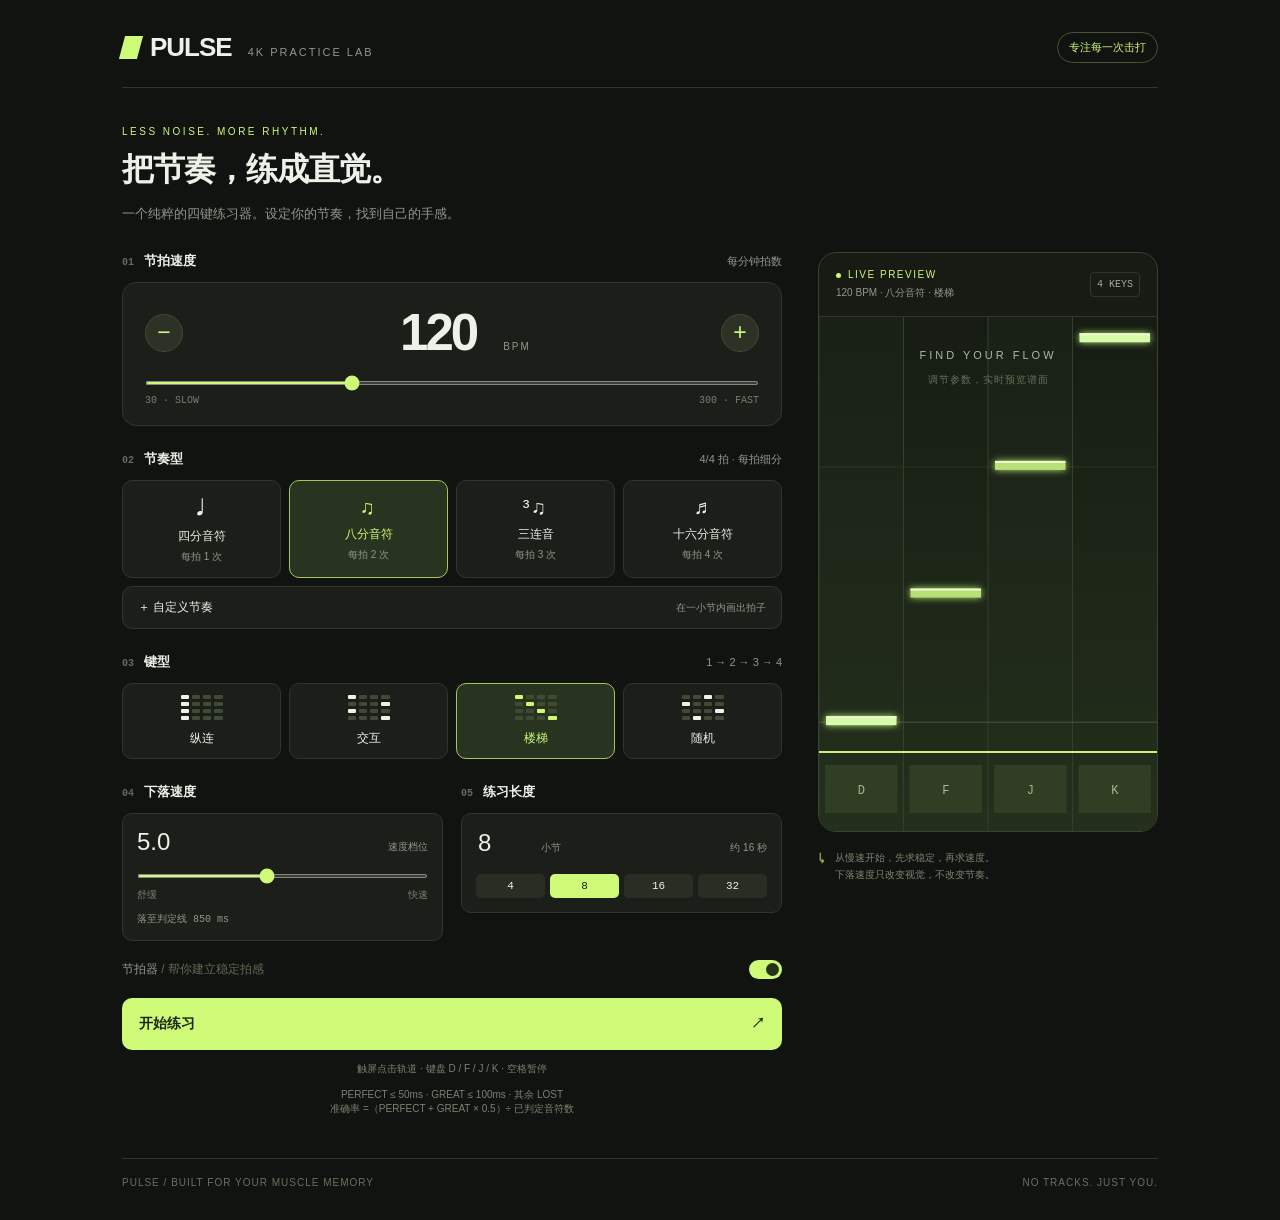
==== xhs-dist/index.html @ ab6c4906 "Publish PULSE rhythm practice game with documentation and Xiaohongshu package" ====
<!doctype html>
<html lang="zh-CN"><head><meta charset="UTF-8"><meta name="viewport" content="width=device-width,initial-scale=1,viewport-fit=cover"><meta name="theme-color" content="#111310"><title>PULSE · 四键节奏练习器</title><link rel="stylesheet" href="./style.css"></head><body><main class="app"><header><div class="brand"><i></i>PULSE<span>4K PRACTICE LAB</span></div><div class="tag">专注每一次击打</div></header><section class="intro"><div class="eyebrow">LESS NOISE. MORE RHYTHM.</div><h1>把节奏，练成直觉。</h1><p>一个纯粹的四键练习器。设定你的节奏，找到自己的手感。</p></section><div class="layout"><section class="settings"><div class="section"><div class="section-label"><span><span class="num">01</span>节拍速度</span><small>每分钟拍数</small></div><div class="tempo"><div class="tempo-top"><button class="step" id="minus" aria-label="降低 BPM">−</button><div class="tempo-value"><input id="bpm" type="number" min="30" max="300" value="120" aria-label="BPM"><small>BPM</small></div><button class="step" id="plus" aria-label="提高 BPM">+</button></div><input id="bpmRange" class="range" type="range" min="30" max="300" value="120" aria-label="节拍速度"><div class="range-labels"><span>30 · SLOW</span><span>300 · FAST</span></div></div></div><div class="section"><div class="section-label"><span><span class="num">02</span>节奏型</span><small>4/4 拍 · 每拍细分</small></div><div class="choices" id="rhythms"><button class="choice" data-value="1"><span class="symbol">♩</span>四分音符<small>每拍 1 次</small></button><button class="choice active" data-value="2"><span class="symbol">♫</span>八分音符<small>每拍 2 次</small></button><button class="choice" data-value="3"><span class="symbol">³♫</span>三连音<small>每拍 3 次</small></button><button class="choice" data-value="4"><span class="symbol">♬</span>十六分音符<small>每拍 4 次</small></button><button class="choice custom-choice" data-value="custom"><span>＋ 自定义节奏</span><small>在一小节内画出拍子</small></button></div><div id="rhythmEditor" class="rhythm-editor" hidden><div class="editor-top"><strong>画出你的一小节</strong><span id="precisionSummary">4 拍 × 4 格</span></div><div class="choices" id="precisionModes" style="grid-template-columns:1fr 1fr;margin-bottom:14px"><button class="choice" data-value="4">1/16 精度<small>每拍 4 格</small></button><button class="choice" data-value="3">1/12 精度<small>每拍 3 格 · 三连音</small></button></div><div id="beatGrid" aria-label="一小节节奏编辑器"></div><div class="editor-actions"><button id="quarterFill">每拍一下</button><button id="fillRhythm">全部点亮</button><button id="clearRhythm">清空</button></div><p class="editor-note" id="rhythmStatus" aria-live="polite"></p><p class="editor-note">每行是一拍，格子把这一拍等分；① 是这一拍的起点。从上往下、从左往右播放。点击或拖动点亮／擦除；留空即休止，整小节循环。</p></div></div><div class="section"><div class="section-label"><span><span class="num">03</span>键型</span><small id="patternHint">1 → 2 → 3 → 4</small></div><div class="choices patterns" id="patterns"></div><div id="laneOptions" hidden style="margin-top:12px"><div class="choices" id="laneModes" style="grid-template-columns:1fr 1fr"><button class="choice" data-value="fixed" id="fixedLaneMode">一直单轨</button><button class="choice" data-value="bar">每个小节换轨</button></div><p class="editor-note" id="laneModeHint"></p></div></div><div class="double"><div><div class="section-label"><span><span class="num">04</span>下落速度</span></div><div class="control-card"><div class="control-value"><span id="speedValue">5.0</span><small>速度档位</small></div><input id="speed" class="range" type="range" min="1" max="10" step="0.5" value="5" aria-label="下落速度"><div class="range-labels"><span>舒缓</span><span>快速</span></div><div class="speed-time" id="travelTime"></div></div></div><div><div class="section-label"><span><span class="num">05</span>练习长度</span></div><div class="control-card"><div class="control-value"><span><input id="barsValue" type="number" min="1" max="128" value="8" aria-label="练习小节数" style="width:58px;background:transparent;border:0;color:inherit;font:inherit"> <small>小节</small></span><small id="duration">约 16 秒</small></div><div class="measures" id="bars"><button data-value="4">4</button><button class="active" data-value="8">8</button><button data-value="16">16</button><button data-value="32">32</button></div></div></div></div><div class="toggle-row"><span>节拍器 <span style="color:#5f6c54">/ 帮你建立稳定拍感</span></span><button id="metronome" class="switch" role="switch" aria-label="节拍器" aria-checked="true"></button></div><button id="start" class="start"><span>开始练习</span><span>↗</span></button><p class="hint">触屏点击轨道 · 键盘 D / F / J / K · 空格暂停</p><p class="hint">PERFECT ≤ 50ms · GREAT ≤ 100ms · 其余 LOST<br>准确率 =（PERFECT + GREAT × 0.5）÷ 已判定音符数</p></section><aside class="preview"><div class="preview-shell"><div class="preview-head"><div><div class="live">LIVE PREVIEW</div><div class="preview-sub" id="previewSummary">120 BPM · 八分音符 · 楼梯</div></div><span class="mini-badge">4 KEYS</span></div><div class="stage"><canvas id="previewCanvas" aria-label="四轨下落谱面预览"></canvas><div class="stage-caption"><strong>FIND YOUR FLOW</strong><p>调节参数，实时预览谱面</p></div></div></div><div class="preview-foot"><span>↳</span><div>从慢速开始，先求稳定，再求速度。<br>下落速度只改变视觉，不改变节奏。</div></div></aside></div><footer class="footer"><span>PULSE / BUILT FOR YOUR MUSCLE MEMORY</span><span>NO TRACKS. JUST YOU.</span></footer></main><section class="game" id="game"><div class="gamebar"><span class="brand">PULSE</span><span id="gameInfo" style="font-size:11px;color:var(--muted)"></span><button id="pause">暂停 Ⅱ</button></div><div class="stats"><div><small>ACCURACY</small><span id="accuracy">100.0%</span></div><div><small>COMBO</small><span id="combo">0</span></div><div><small>BAR</small><span id="barNow">1 / 8</span></div></div><p id="audioStatus" class="hint" hidden></p><div class="progress"><div id="progress"></div></div><div class="stage" id="playStage"><canvas id="gameCanvas" aria-label="练习轨道，依次对应 D F J K"></canvas><div class="judgment" id="judgment"></div></div><div class="overlay" id="overlay" hidden><div id="overlayContent"></div></div></section><script src="./app.js"></script></body></html>
---- xhs-dist/style.css ----
:root{--bg:#111310;--card:#1b1e19;--line:#30362b;--lime:#cefa77;--muted:#909889;--text:#eef1e8}*{box-sizing:border-box}body{margin:0;background:var(--bg);color:var(--text);font-family:Inter,-apple-system,BlinkMacSystemFont,'Segoe UI',sans-serif}button,input{font:inherit}button{cursor:pointer;color:inherit;border:0}button:focus,input:focus{outline:2px solid var(--lime);outline-offset:4px}button:disabled{opacity:.4;cursor:default}.app{max-width:1120px;margin:auto;padding:32px 42px}header{display:flex;align-items:center;justify-content:space-between;border-bottom:1px solid var(--line);padding-bottom:24px}.brand{font-weight:850;font-size:26px;letter-spacing:-1px}.brand i{display:inline-block;width:18px;height:23px;background:var(--lime);transform:skew(-15deg);margin-right:10px;vertical-align:-3px}.brand span{font-size:11px;letter-spacing:2px;font-weight:500;color:var(--muted);margin-left:16px}.tag{font-size:11px;color:var(--lime);border:1px solid #455532;padding:7px 11px;border-radius:30px}.intro{margin:38px 0 27px}.eyebrow{color:var(--lime);font-size:10px;letter-spacing:2.5px}.intro h1{font-size:32px;letter-spacing:-1px;margin:11px 0}.intro p{font-size:13px;color:var(--muted);line-height:1.7;margin:0}.layout{display:grid;grid-template-columns:1fr 340px;grid-gap:36px}.section{margin-bottom:24px}.section-label{display:flex;justify-content:space-between;align-items:center;margin-bottom:12px;font-size:13px;font-weight:650}.section-label small{color:var(--muted);font-size:11px;font-weight:400}.num{color:#626c5b;font-size:10px;margin-right:10px;font-family:monospace}.tempo{border:1px solid var(--line);border-radius:14px;padding:19px 22px;background:var(--card)}.tempo-top{display:flex;align-items:center;justify-content:space-between}.step{width:38px;height:38px;background:#2c3226;border:1px solid #404b34;border-radius:50%;font-size:23px;color:var(--lime)}.tempo-value{text-align:center}.tempo-value input{background:none;border:0;color:var(--text);width:130px;text-align:center;font-size:51px;letter-spacing:-3px;font-weight:600;-webkit-appearance:textfield;appearance:textfield;-moz-appearance:textfield}.tempo-value input::-webkit-inner-spin-button{appearance:none}.tempo-value small{color:var(--muted);font-size:10px;letter-spacing:2px}.range{width:100%;accent-color:var(--lime);height:4px;margin:18px 0 10px}.range-labels{display:flex;justify-content:space-between;color:#77806f;font:10px monospace}.choices{display:grid;grid-template-columns:repeat(4,1fr);grid-gap:8px}.choice{background:var(--card);border:1px solid var(--line);border-radius:10px;padding:13px 4px;font-size:12px}.choice.active{background:#28341f;border-color:#a3c65e;color:var(--lime)}.choice .symbol{display:block;font-size:20px;letter-spacing:2px;margin-bottom:7px}.choice small{display:block;color:var(--muted);font-size:10px;margin-top:5px}.patterns .choice{padding:11px 5px}.glyph{display:grid;grid-template-columns:repeat(4,1fr);grid-gap:3px;width:42px;margin:0 auto 10px}.glyph b{height:4px;border-radius:1px;background:#404b35}.glyph b.on{background:currentColor}.double{display:grid;grid-template-columns:1fr 1fr;grid-gap:18px}.control-card{border:1px solid var(--line);border-radius:10px;background:var(--card);padding:14px}.control-value{display:flex;justify-content:space-between;align-items:baseline;font-size:24px}.control-value small{color:var(--muted);font-size:10px}.measures{display:flex;margin-top:16px}.measures button{flex:1;border-radius:5px;padding:6px 0;background:#292e24;font:11px monospace}.measures button.active{background:var(--lime);color:#18220f}.toggle-row{display:flex;align-items:center;justify-content:space-between;color:var(--muted);font-size:12px;margin:19px 0}.switch{width:33px;height:19px;border-radius:20px;background:#454c3e;padding:3px}.switch:after{content:'';display:block;width:13px;height:13px;border-radius:50%;background:#bec6b4;transition:transform .2s}.switch[aria-checked=true]{background:var(--lime)}.switch[aria-checked=true]:after{background:#263319;transform:translateX(14px)}.start{width:100%;border-radius:10px;padding:17px;background:var(--lime);color:#1c2613;font-weight:750;font-size:14px;display:flex;justify-content:space-between}.hint{text-align:center;font-size:10px;color:#79836f;margin:12px 0}.preview-shell{border:1px solid #39412f;border-radius:18px;overflow:hidden;background:#171b14;height:580px;position:relative}.preview-head{height:64px;display:flex;padding:17px;justify-content:space-between;align-items:center;border-bottom:1px solid var(--line)}.live{font-size:10px;letter-spacing:1.5px;color:var(--lime)}.live:before{content:'';display:inline-block;width:5px;height:5px;background:var(--lime);border-radius:50%;margin-right:7px}.preview-sub{font-size:10px;color:var(--muted);margin-top:6px}.mini-badge{font:10px monospace;color:#a4ad99;border:1px solid var(--line);padding:6px;border-radius:4px}.stage{position:relative;height:calc(100% - 64px);touch-action:none;-webkit-user-select:none;user-select:none}canvas{width:100%;height:100%;display:block}.stage-caption{position:absolute;top:28px;left:0;right:0;text-align:center;pointer-events:none}.stage-caption strong{font-size:11px;letter-spacing:3px;font-weight:500;color:#aebaa0}.stage-caption p{color:#637157;font-size:10px;letter-spacing:1px}.preview-foot{display:flex;margin-top:17px;color:#79866e;font-size:10px;line-height:1.7}.preview-foot span{color:var(--lime);font-size:14px}.footer{display:flex;justify-content:space-between;border-top:1px solid var(--line);margin-top:30px;padding-top:18px;font-size:10px;color:#68725e;letter-spacing:1px}.game{position:fixed;top:0;right:0;bottom:0;left:0;background:var(--bg);z-index:5;display:none;flex-direction:column;max-width:520px;margin:auto}.game.open{display:flex}.gamebar{display:flex;align-items:center;justify-content:space-between;padding:16px 20px;padding-top:16px;border-bottom:1px solid var(--line)}.gamebar button{background:#2a3123;border-radius:8px;padding:9px 14px}.stats{display:flex;justify-content:space-around;padding:14px 0}.stats div{text-align:center;font:20px monospace}.stats small{display:block;font:9px sans-serif;color:var(--muted);margin-bottom:5px;letter-spacing:1px}.game .stage{flex:1;min-height:0}.judgment{position:absolute;top:30%;width:100%;text-align:center;pointer-events:none;font-size:24px;font-weight:750;letter-spacing:2px;color:var(--lime)}.judgment small{display:block;font:11px monospace;margin-top:10px;letter-spacing:0}.progress{height:3px;background:#303727}.progress div{height:100%;background:var(--lime);width:0}.overlay{position:absolute;top:0;right:0;bottom:0;left:0;background:rgba(17,19,16,0.9373);z-index:10;display:flex;align-items:center;justify-content:center;text-align:center;padding:28px}.overlay[hidden]{display:none}.overlay h2{font-size:28px}.overlay .score{font-size:64px;color:var(--lime);letter-spacing:-3px}.overlay p{color:var(--muted);font-size:13px;line-height:1.9}.overlay button{display:block;width:100%;padding:14px;border-radius:9px;background:var(--lime);color:#1c2613;font-weight:700;margin-top:12px}.overlay .secondary{background:#293122;color:var(--text)}@media(max-width:720px){.app{padding:22px 20px}.brand{font-size:23px}.brand span{font-size:9px;margin-left:10px}.intro{margin:28px 0 24px}.intro h1{font-size:28px}.layout{grid-template-columns:1fr;grid-gap:24px}.preview{grid-row:2}.preview-shell{height:330px}.section{margin-bottom:20px}.footer{font-size:8px}.double{grid-gap:12px}.tag{font-size:9px}.hint{margin-bottom:0}}@media(prefers-reduced-motion:reduce){*{scroll-behavior:auto}}

#rhythms .custom-choice{grid-column:1/-1;display:flex;align-items:center;justify-content:space-between;padding:12px 15px}#rhythms .custom-choice small{margin:0}.rhythm-editor{margin-top:12px;border:1px solid var(--line);background:var(--card);border-radius:12px;padding:16px}.rhythm-editor[hidden]{display:none}.editor-top{display:flex;align-items:center;justify-content:space-between;font-size:12px;margin-bottom:14px}.editor-top span{color:var(--muted);font-size:10px}.beat-row{display:grid;grid-template-columns:38px repeat(var(--division,4),minmax(0,1fr));grid-gap:7px;align-items:center;margin-top:8px}.beat-label{font-size:11px;color:var(--muted)}.beat-cell{height:40px;border-radius:6px;background:#282f22;border:1px solid #3c4632;color:#8d9d7d;font:12px monospace;touch-action:none;-webkit-user-select:none;user-select:none}.beat-cell.active{background:var(--lime);border-color:var(--lime);color:#1b2910}.editor-actions{display:flex;margin-top:14px}.editor-actions button{padding:8px 12px;border-radius:6px;background:#303827;color:#d1dec4;font-size:11px}.editor-note{font-size:11px;color:var(--muted);line-height:1.7;margin:12px 0 0}.speed-time{font:10px monospace;color:var(--muted);margin-top:10px}

/* Local compatibility fallbacks and container-provided safe areas. */
html,body{min-height:100%;}html{touch-action:manipulation}body{-webkit-touch-callout:none;-webkit-tap-highlight-color:transparent}
.settings,.preview,.control-value,.editor-top{min-width:0}
.measures>*+*{margin-left:5px}.editor-actions>*+*{margin-left:8px}.preview-foot>*+*{margin-left:10px}.editor-top>*+*{margin-left:8px}
.app{--edge-top:32px;padding-top:calc(var(--edge-top) + var(--safe-area-inset-top,0px));padding-bottom:calc(32px + var(--safe-area-inset-bottom,0px))}
.gamebar{padding-top:calc(16px + var(--safe-area-inset-top,0px))}
.game{padding-bottom:0;padding-bottom:var(--safe-area-inset-bottom,0px)}
@supports(padding:env(safe-area-inset-top)){
.app{padding-top:calc(var(--edge-top) + var(--safe-area-inset-top,env(safe-area-inset-top,0px)));padding-bottom:calc(32px + var(--safe-area-inset-bottom,env(safe-area-inset-bottom,0px)))}
.gamebar{padding-top:calc(16px + var(--safe-area-inset-top,env(safe-area-inset-top,0px)))}
.game{padding-bottom:var(--safe-area-inset-bottom,env(safe-area-inset-bottom,0px))}}
@media(max-width:720px){.app{--edge-top:22px}}
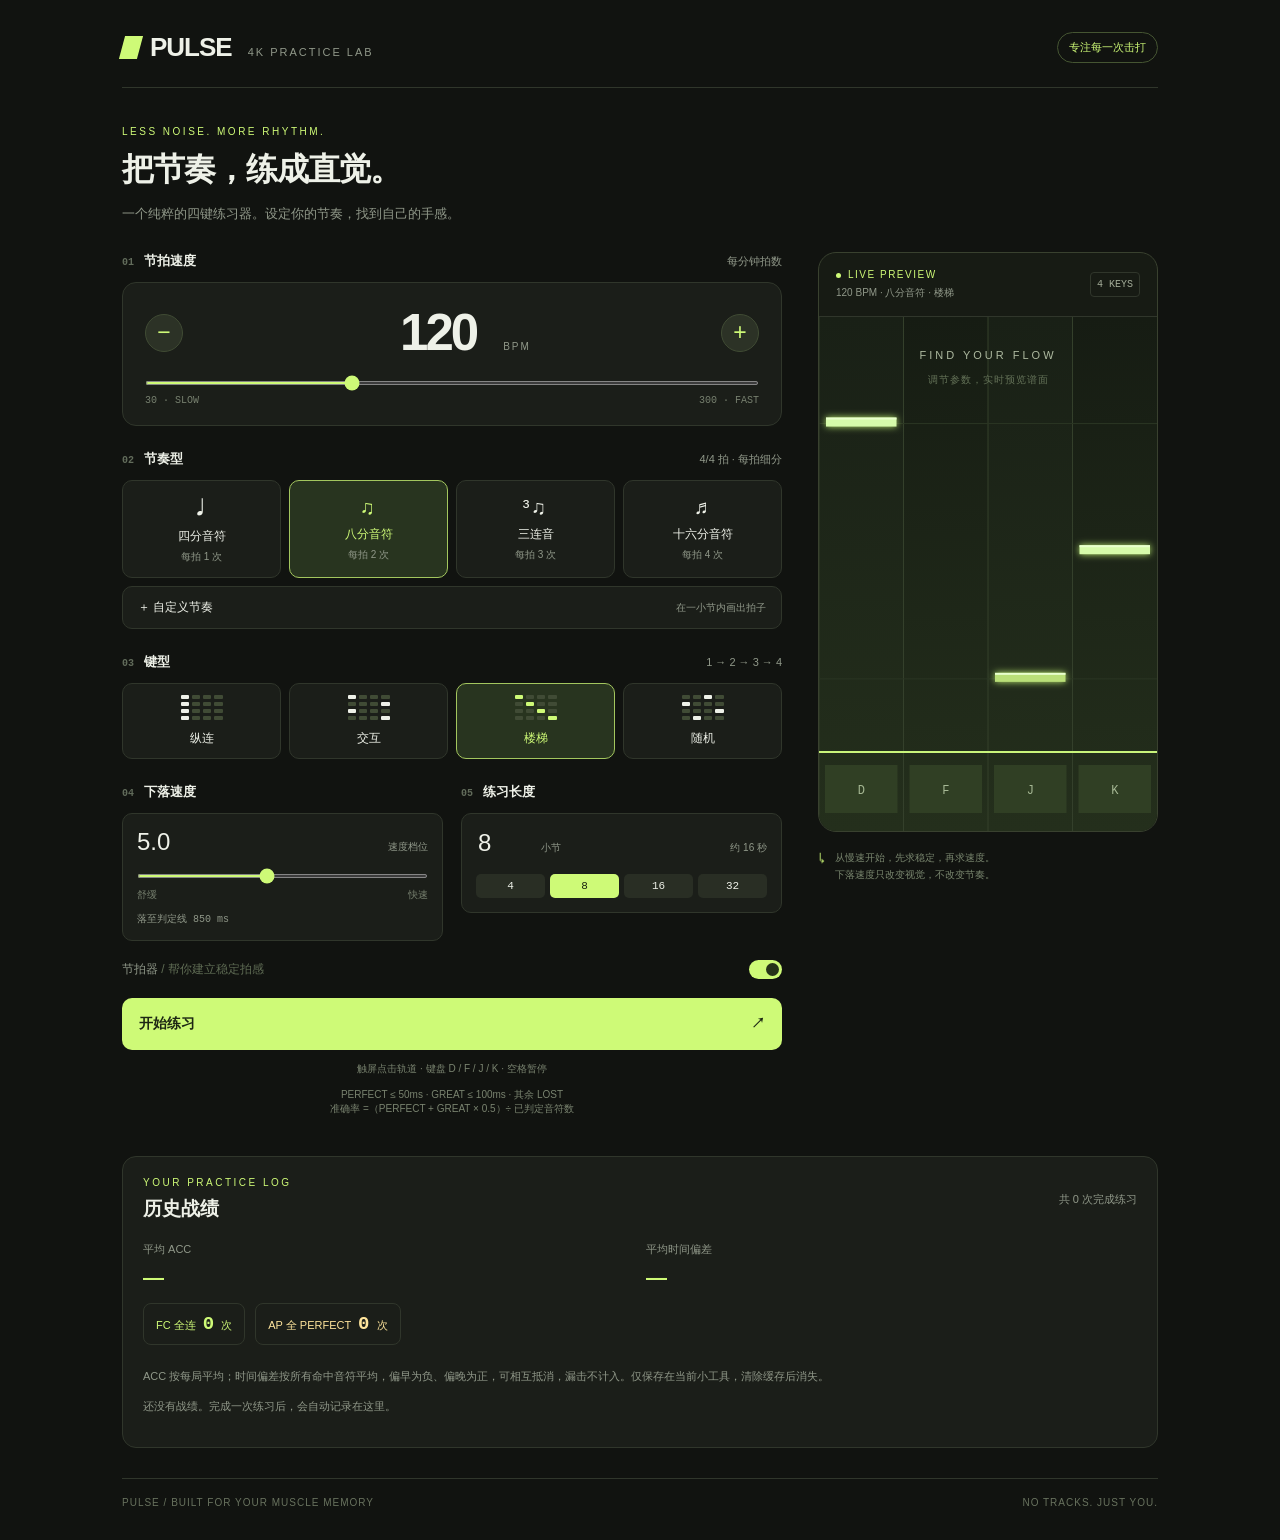
==== commit 7fcbcac0: "Add portrait Xiaohongshu history and FC/AP result celebrations" ====
--- a/xhs-dist/index.html
+++ b/xhs-dist/index.html
@@ -1,2 +1,2 @@
 <!doctype html>
-<html lang="zh-CN"><head><meta charset="UTF-8"><meta name="viewport" content="width=device-width,initial-scale=1,viewport-fit=cover"><meta name="theme-color" content="#111310"><title>PULSE · 四键节奏练习器</title><link rel="stylesheet" href="./style.css"></head><body><main class="app"><header><div class="brand"><i></i>PULSE<span>4K PRACTICE LAB</span></div><div class="tag">专注每一次击打</div></header><section class="intro"><div class="eyebrow">LESS NOISE. MORE RHYTHM.</div><h1>把节奏，练成直觉。</h1><p>一个纯粹的四键练习器。设定你的节奏，找到自己的手感。</p></section><div class="layout"><section class="settings"><div class="section"><div class="section-label"><span><span class="num">01</span>节拍速度</span><small>每分钟拍数</small></div><div class="tempo"><div class="tempo-top"><button class="step" id="minus" aria-label="降低 BPM">−</button><div class="tempo-value"><input id="bpm" type="number" min="30" max="300" value="120" aria-label="BPM"><small>BPM</small></div><button class="step" id="plus" aria-label="提高 BPM">+</button></div><input id="bpmRange" class="range" type="range" min="30" max="300" value="120" aria-label="节拍速度"><div class="range-labels"><span>30 · SLOW</span><span>300 · FAST</span></div></div></div><div class="section"><div class="section-label"><span><span class="num">02</span>节奏型</span><small>4/4 拍 · 每拍细分</small></div><div class="choices" id="rhythms"><button class="choice" data-value="1"><span class="symbol">♩</span>四分音符<small>每拍 1 次</small></button><button class="choice active" data-value="2"><span class="symbol">♫</span>八分音符<small>每拍 2 次</small></button><button class="choice" data-value="3"><span class="symbol">³♫</span>三连音<small>每拍 3 次</small></button><button class="choice" data-value="4"><span class="symbol">♬</span>十六分音符<small>每拍 4 次</small></button><button class="choice custom-choice" data-value="custom"><span>＋ 自定义节奏</span><small>在一小节内画出拍子</small></button></div><div id="rhythmEditor" class="rhythm-editor" hidden><div class="editor-top"><strong>画出你的一小节</strong><span id="precisionSummary">4 拍 × 4 格</span></div><div class="choices" id="precisionModes" style="grid-template-columns:1fr 1fr;margin-bottom:14px"><button class="choice" data-value="4">1/16 精度<small>每拍 4 格</small></button><button class="choice" data-value="3">1/12 精度<small>每拍 3 格 · 三连音</small></button></div><div id="beatGrid" aria-label="一小节节奏编辑器"></div><div class="editor-actions"><button id="quarterFill">每拍一下</button><button id="fillRhythm">全部点亮</button><button id="clearRhythm">清空</button></div><p class="editor-note" id="rhythmStatus" aria-live="polite"></p><p class="editor-note">每行是一拍，格子把这一拍等分；① 是这一拍的起点。从上往下、从左往右播放。点击或拖动点亮／擦除；留空即休止，整小节循环。</p></div></div><div class="section"><div class="section-label"><span><span class="num">03</span>键型</span><small id="patternHint">1 → 2 → 3 → 4</small></div><div class="choices patterns" id="patterns"></div><div id="laneOptions" hidden style="margin-top:12px"><div class="choices" id="laneModes" style="grid-template-columns:1fr 1fr"><button class="choice" data-value="fixed" id="fixedLaneMode">一直单轨</button><button class="choice" data-value="bar">每个小节换轨</button></div><p class="editor-note" id="laneModeHint"></p></div></div><div class="double"><div><div class="section-label"><span><span class="num">04</span>下落速度</span></div><div class="control-card"><div class="control-value"><span id="speedValue">5.0</span><small>速度档位</small></div><input id="speed" class="range" type="range" min="1" max="10" step="0.5" value="5" aria-label="下落速度"><div class="range-labels"><span>舒缓</span><span>快速</span></div><div class="speed-time" id="travelTime"></div></div></div><div><div class="section-label"><span><span class="num">05</span>练习长度</span></div><div class="control-card"><div class="control-value"><span><input id="barsValue" type="number" min="1" max="128" value="8" aria-label="练习小节数" style="width:58px;background:transparent;border:0;color:inherit;font:inherit"> <small>小节</small></span><small id="duration">约 16 秒</small></div><div class="measures" id="bars"><button data-value="4">4</button><button class="active" data-value="8">8</button><button data-value="16">16</button><button data-value="32">32</button></div></div></div></div><div class="toggle-row"><span>节拍器 <span style="color:#5f6c54">/ 帮你建立稳定拍感</span></span><button id="metronome" class="switch" role="switch" aria-label="节拍器" aria-checked="true"></button></div><button id="start" class="start"><span>开始练习</span><span>↗</span></button><p class="hint">触屏点击轨道 · 键盘 D / F / J / K · 空格暂停</p><p class="hint">PERFECT ≤ 50ms · GREAT ≤ 100ms · 其余 LOST<br>准确率 =（PERFECT + GREAT × 0.5）÷ 已判定音符数</p></section><aside class="preview"><div class="preview-shell"><div class="preview-head"><div><div class="live">LIVE PREVIEW</div><div class="preview-sub" id="previewSummary">120 BPM · 八分音符 · 楼梯</div></div><span class="mini-badge">4 KEYS</span></div><div class="stage"><canvas id="previewCanvas" aria-label="四轨下落谱面预览"></canvas><div class="stage-caption"><strong>FIND YOUR FLOW</strong><p>调节参数，实时预览谱面</p></div></div></div><div class="preview-foot"><span>↳</span><div>从慢速开始，先求稳定，再求速度。<br>下落速度只改变视觉，不改变节奏。</div></div></aside></div><footer class="footer"><span>PULSE / BUILT FOR YOUR MUSCLE MEMORY</span><span>NO TRACKS. JUST YOU.</span></footer></main><section class="game" id="game"><div class="gamebar"><span class="brand">PULSE</span><span id="gameInfo" style="font-size:11px;color:var(--muted)"></span><button id="pause">暂停 Ⅱ</button></div><div class="stats"><div><small>ACCURACY</small><span id="accuracy">100.0%</span></div><div><small>COMBO</small><span id="combo">0</span></div><div><small>BAR</small><span id="barNow">1 / 8</span></div></div><p id="audioStatus" class="hint" hidden></p><div class="progress"><div id="progress"></div></div><div class="stage" id="playStage"><canvas id="gameCanvas" aria-label="练习轨道，依次对应 D F J K"></canvas><div class="judgment" id="judgment"></div></div><div class="overlay" id="overlay" hidden><div id="overlayContent"></div></div></section><script src="./app.js"></script></body></html>
+<html lang="zh-CN"><head><meta charset="UTF-8"><meta name="viewport" content="width=device-width,initial-scale=1,viewport-fit=cover"><meta name="theme-color" content="#111310"><title>PULSE · 四键节奏练习器</title><link rel="stylesheet" href="./style.css"></head><body><main class="app"><header><div class="brand"><i></i>PULSE<span>4K PRACTICE LAB</span></div><div class="tag">专注每一次击打</div></header><section class="intro"><div class="eyebrow">LESS NOISE. MORE RHYTHM.</div><h1>把节奏，练成直觉。</h1><p>一个纯粹的四键练习器。设定你的节奏，找到自己的手感。</p></section><div class="layout"><section class="settings"><div class="section"><div class="section-label"><span><span class="num">01</span>节拍速度</span><small>每分钟拍数</small></div><div class="tempo"><div class="tempo-top"><button class="step" id="minus" aria-label="降低 BPM">−</button><div class="tempo-value"><input id="bpm" type="number" min="30" max="300" value="120" aria-label="BPM"><small>BPM</small></div><button class="step" id="plus" aria-label="提高 BPM">+</button></div><input id="bpmRange" class="range" type="range" min="30" max="300" value="120" aria-label="节拍速度"><div class="range-labels"><span>30 · SLOW</span><span>300 · FAST</span></div></div></div><div class="section"><div class="section-label"><span><span class="num">02</span>节奏型</span><small>4/4 拍 · 每拍细分</small></div><div class="choices" id="rhythms"><button class="choice" data-value="1"><span class="symbol">♩</span>四分音符<small>每拍 1 次</small></button><button class="choice active" data-value="2"><span class="symbol">♫</span>八分音符<small>每拍 2 次</small></button><button class="choice" data-value="3"><span class="symbol">³♫</span>三连音<small>每拍 3 次</small></button><button class="choice" data-value="4"><span class="symbol">♬</span>十六分音符<small>每拍 4 次</small></button><button class="choice custom-choice" data-value="custom"><span>＋ 自定义节奏</span><small>在一小节内画出拍子</small></button></div><div id="rhythmEditor" class="rhythm-editor" hidden><div class="editor-top"><strong>画出你的一小节</strong><span id="precisionSummary">4 拍 × 4 格</span></div><div class="choices" id="precisionModes" style="grid-template-columns:1fr 1fr;margin-bottom:14px"><button class="choice" data-value="4">1/16 精度<small>每拍 4 格</small></button><button class="choice" data-value="3">1/12 精度<small>每拍 3 格 · 三连音</small></button></div><div id="beatGrid" aria-label="一小节节奏编辑器"></div><div class="editor-actions"><button id="quarterFill">每拍一下</button><button id="fillRhythm">全部点亮</button><button id="clearRhythm">清空</button></div><p class="editor-note" id="rhythmStatus" aria-live="polite"></p><p class="editor-note">每行是一拍，格子把这一拍等分；① 是这一拍的起点。从上往下、从左往右播放。点击或拖动点亮／擦除；留空即休止，整小节循环。</p></div></div><div class="section"><div class="section-label"><span><span class="num">03</span>键型</span><small id="patternHint">1 → 2 → 3 → 4</small></div><div class="choices patterns" id="patterns"></div><div id="laneOptions" hidden style="margin-top:12px"><div class="choices" id="laneModes" style="grid-template-columns:1fr 1fr"><button class="choice" data-value="fixed" id="fixedLaneMode">一直单轨</button><button class="choice" data-value="bar">每个小节换轨</button></div><p class="editor-note" id="laneModeHint"></p></div></div><div class="double"><div><div class="section-label"><span><span class="num">04</span>下落速度</span></div><div class="control-card"><div class="control-value"><span id="speedValue">5.0</span><small>速度档位</small></div><input id="speed" class="range" type="range" min="1" max="10" step="0.5" value="5" aria-label="下落速度"><div class="range-labels"><span>舒缓</span><span>快速</span></div><div class="speed-time" id="travelTime"></div></div></div><div><div class="section-label"><span><span class="num">05</span>练习长度</span></div><div class="control-card"><div class="control-value"><span><input id="barsValue" type="number" min="1" max="128" value="8" aria-label="练习小节数" style="width:58px;background:transparent;border:0;color:inherit;font:inherit"> <small>小节</small></span><small id="duration">约 16 秒</small></div><div class="measures" id="bars"><button data-value="4">4</button><button class="active" data-value="8">8</button><button data-value="16">16</button><button data-value="32">32</button></div></div></div></div><div class="toggle-row"><span>节拍器 <span style="color:#5f6c54">/ 帮你建立稳定拍感</span></span><button id="metronome" class="switch" role="switch" aria-label="节拍器" aria-checked="true"></button></div><button id="start" class="start"><span>开始练习</span><span>↗</span></button><p class="hint">触屏点击轨道 · 键盘 D / F / J / K · 空格暂停</p><p class="hint">PERFECT ≤ 50ms · GREAT ≤ 100ms · 其余 LOST<br>准确率 =（PERFECT + GREAT × 0.5）÷ 已判定音符数</p></section><aside class="preview"><div class="preview-shell"><div class="preview-head"><div><div class="live">LIVE PREVIEW</div><div class="preview-sub" id="previewSummary">120 BPM · 八分音符 · 楼梯</div></div><span class="mini-badge">4 KEYS</span></div><div class="stage"><canvas id="previewCanvas" aria-label="四轨下落谱面预览"></canvas><div class="stage-caption"><strong>FIND YOUR FLOW</strong><p>调节参数，实时预览谱面</p></div></div></div><div class="preview-foot"><span>↳</span><div>从慢速开始，先求稳定，再求速度。<br>下落速度只改变视觉，不改变节奏。</div></div></aside></div><section class="history-panel" data-history aria-label="历史战绩"></section><footer class="footer"><span>PULSE / BUILT FOR YOUR MUSCLE MEMORY</span><span>NO TRACKS. JUST YOU.</span></footer></main><section class="game" id="game"><div class="gamebar"><span class="brand">PULSE</span><span id="gameInfo" style="font-size:11px;color:var(--muted)"></span><button id="pause">暂停 Ⅱ</button></div><div class="stats"><div><small>ACCURACY</small><span id="accuracy">100.0%</span></div><div><small>COMBO</small><span id="combo">0</span></div><div><small>BAR</small><span id="barNow">1 / 8</span></div></div><p id="audioStatus" class="hint" hidden></p><div class="progress"><div id="progress"></div></div><div class="stage" id="playStage"><canvas id="gameCanvas" aria-label="练习轨道，依次对应 D F J K"></canvas><div class="judgment" id="judgment"></div></div><div class="overlay" id="overlay" hidden><div id="overlayContent" class="overlayContent"></div></div></section><script src="./app.js"></script></body></html>
--- a/xhs-dist/style.css
+++ b/xhs-dist/style.css
@@ -2,6 +2,31 @@
 :root{--bg:#111310;--card:#1b1e19;--line:#30362b;--lime:#cefa77;--muted:#909889;--text:#eef1e8}*{box-sizing:border-box}body{margin:0;background:var(--bg);color:var(--text);font-family:Inter,-apple-system,BlinkMacSystemFont,'Segoe UI',sans-serif}button,input{font:inherit}button{cursor:pointer;color:inherit;border:0}button:focus,input:focus{outline:2px solid var(--lime);outline-offset:4px}button:disabled{opacity:.4;cursor:default}.app{max-width:1120px;margin:auto;padding:32px 42px}header{display:flex;align-items:center;justify-content:space-between;border-bottom:1px solid var(--line);padding-bottom:24px}.brand{font-weight:850;font-size:26px;letter-spacing:-1px}.brand i{display:inline-block;width:18px;height:23px;background:var(--lime);transform:skew(-15deg);margin-right:10px;vertical-align:-3px}.brand span{font-size:11px;letter-spacing:2px;font-weight:500;color:var(--muted);margin-left:16px}.tag{font-size:11px;color:var(--lime);border:1px solid #455532;padding:7px 11px;border-radius:30px}.intro{margin:38px 0 27px}.eyebrow{color:var(--lime);font-size:10px;letter-spacing:2.5px}.intro h1{font-size:32px;letter-spacing:-1px;margin:11px 0}.intro p{font-size:13px;color:var(--muted);line-height:1.7;margin:0}.layout{display:grid;grid-template-columns:1fr 340px;grid-gap:36px}.section{margin-bottom:24px}.section-label{display:flex;justify-content:space-between;align-items:center;margin-bottom:12px;font-size:13px;font-weight:650}.section-label small{color:var(--muted);font-size:11px;font-weight:400}.num{color:#626c5b;font-size:10px;margin-right:10px;font-family:monospace}.tempo{border:1px solid var(--line);border-radius:14px;padding:19px 22px;background:var(--card)}.tempo-top{display:flex;align-items:center;justify-content:space-between}.step{width:38px;height:38px;background:#2c3226;border:1px solid #404b34;border-radius:50%;font-size:23px;color:var(--lime)}.tempo-value{text-align:center}.tempo-value input{background:none;border:0;color:var(--text);width:130px;text-align:center;font-size:51px;letter-spacing:-3px;font-weight:600;-webkit-appearance:textfield;appearance:textfield;-moz-appearance:textfield}.tempo-value input::-webkit-inner-spin-button{appearance:none}.tempo-value small{color:var(--muted);font-size:10px;letter-spacing:2px}.range{width:100%;accent-color:var(--lime);height:4px;margin:18px 0 10px}.range-labels{display:flex;justify-content:space-between;color:#77806f;font:10px monospace}.choices{display:grid;grid-template-columns:repeat(4,1fr);grid-gap:8px}.choice{background:var(--card);border:1px solid var(--line);border-radius:10px;padding:13px 4px;font-size:12px}.choice.active{background:#28341f;border-color:#a3c65e;color:var(--lime)}.choice .symbol{display:block;font-size:20px;letter-spacing:2px;margin-bottom:7px}.choice small{display:block;color:var(--muted);font-size:10px;margin-top:5px}.patterns .choice{padding:11px 5px}.glyph{display:grid;grid-template-columns:repeat(4,1fr);grid-gap:3px;width:42px;margin:0 auto 10px}.glyph b{height:4px;border-radius:1px;background:#404b35}.glyph b.on{background:currentColor}.double{display:grid;grid-template-columns:1fr 1fr;grid-gap:18px}.control-card{border:1px solid var(--line);border-radius:10px;background:var(--card);padding:14px}.control-value{display:flex;justify-content:space-between;align-items:baseline;font-size:24px}.control-value small{color:var(--muted);font-size:10px}.measures{display:flex;margin-top:16px}.measures button{flex:1;border-radius:5px;padding:6px 0;background:#292e24;font:11px monospace}.measures button.active{background:var(--lime);color:#18220f}.toggle-row{display:flex;align-items:center;justify-content:space-between;color:var(--muted);font-size:12px;margin:19px 0}.switch{width:33px;height:19px;border-radius:20px;background:#454c3e;padding:3px}.switch:after{content:'';display:block;width:13px;height:13px;border-radius:50%;background:#bec6b4;transition:transform .2s}.switch[aria-checked=true]{background:var(--lime)}.switch[aria-checked=true]:after{background:#263319;transform:translateX(14px)}.start{width:100%;border-radius:10px;padding:17px;background:var(--lime);color:#1c2613;font-weight:750;font-size:14px;display:flex;justify-content:space-between}.hint{text-align:center;font-size:10px;color:#79836f;margin:12px 0}.preview-shell{border:1px solid #39412f;border-radius:18px;overflow:hidden;background:#171b14;height:580px;position:relative}.preview-head{height:64px;display:flex;padding:17px;justify-content:space-between;align-items:center;border-bottom:1px solid var(--line)}.live{font-size:10px;letter-spacing:1.5px;color:var(--lime)}.live:before{content:'';display:inline-block;width:5px;height:5px;background:var(--lime);border-radius:50%;margin-right:7px}.preview-sub{font-size:10px;color:var(--muted);margin-top:6px}.mini-badge{font:10px monospace;color:#a4ad99;border:1px solid var(--line);padding:6px;border-radius:4px}.stage{position:relative;height:calc(100% - 64px);touch-action:none;-webkit-user-select:none;user-select:none}canvas{width:100%;height:100%;display:block}.stage-caption{position:absolute;top:28px;left:0;right:0;text-align:center;pointer-events:none}.stage-caption strong{font-size:11px;letter-spacing:3px;font-weight:500;color:#aebaa0}.stage-caption p{color:#637157;font-size:10px;letter-spacing:1px}.preview-foot{display:flex;margin-top:17px;color:#79866e;font-size:10px;line-height:1.7}.preview-foot span{color:var(--lime);font-size:14px}.footer{display:flex;justify-content:space-between;border-top:1px solid var(--line);margin-top:30px;padding-top:18px;font-size:10px;color:#68725e;letter-spacing:1px}.game{position:fixed;top:0;right:0;bottom:0;left:0;background:var(--bg);z-index:5;display:none;flex-direction:column;max-width:520px;margin:auto}.game.open{display:flex}.gamebar{display:flex;align-items:center;justify-content:space-between;padding:16px 20px;padding-top:16px;border-bottom:1px solid var(--line)}.gamebar button{background:#2a3123;border-radius:8px;padding:9px 14px}.stats{display:flex;justify-content:space-around;padding:14px 0}.stats div{text-align:center;font:20px monospace}.stats small{display:block;font:9px sans-serif;color:var(--muted);margin-bottom:5px;letter-spacing:1px}.game .stage{flex:1;min-height:0}.judgment{position:absolute;top:30%;width:100%;text-align:center;pointer-events:none;font-size:24px;font-weight:750;letter-spacing:2px;color:var(--lime)}.judgment small{display:block;font:11px monospace;margin-top:10px;letter-spacing:0}.progress{height:3px;background:#303727}.progress div{height:100%;background:var(--lime);width:0}.overlay{position:absolute;top:0;right:0;bottom:0;left:0;background:rgba(17,19,16,0.9373);z-index:10;display:flex;align-items:center;justify-content:center;text-align:center;padding:28px}.overlay[hidden]{display:none}.overlay h2{font-size:28px}.overlay .score{font-size:64px;color:var(--lime);letter-spacing:-3px}.overlay p{color:var(--muted);font-size:13px;line-height:1.9}.overlay button{display:block;width:100%;padding:14px;border-radius:9px;background:var(--lime);color:#1c2613;font-weight:700;margin-top:12px}.overlay .secondary{background:#293122;color:var(--text)}@media(max-width:720px){.app{padding:22px 20px}.brand{font-size:23px}.brand span{font-size:9px;margin-left:10px}.intro{margin:28px 0 24px}.intro h1{font-size:28px}.layout{grid-template-columns:1fr;grid-gap:24px}.preview{grid-row:2}.preview-shell{height:330px}.section{margin-bottom:20px}.footer{font-size:8px}.double{grid-gap:12px}.tag{font-size:9px}.hint{margin-bottom:0}}@media(prefers-reduced-motion:reduce){*{scroll-behavior:auto}}
 
 #rhythms .custom-choice{grid-column:1/-1;display:flex;align-items:center;justify-content:space-between;padding:12px 15px}#rhythms .custom-choice small{margin:0}.rhythm-editor{margin-top:12px;border:1px solid var(--line);background:var(--card);border-radius:12px;padding:16px}.rhythm-editor[hidden]{display:none}.editor-top{display:flex;align-items:center;justify-content:space-between;font-size:12px;margin-bottom:14px}.editor-top span{color:var(--muted);font-size:10px}.beat-row{display:grid;grid-template-columns:38px repeat(var(--division,4),minmax(0,1fr));grid-gap:7px;align-items:center;margin-top:8px}.beat-label{font-size:11px;color:var(--muted)}.beat-cell{height:40px;border-radius:6px;background:#282f22;border:1px solid #3c4632;color:#8d9d7d;font:12px monospace;touch-action:none;-webkit-user-select:none;user-select:none}.beat-cell.active{background:var(--lime);border-color:var(--lime);color:#1b2910}.editor-actions{display:flex;margin-top:14px}.editor-actions button{padding:8px 12px;border-radius:6px;background:#303827;color:#d1dec4;font-size:11px}.editor-note{font-size:11px;color:var(--muted);line-height:1.7;margin:12px 0 0}.speed-time{font:10px monospace;color:var(--muted);margin-top:10px}
+/* Shared local practice history on settings and results pages. */
+.history-panel{margin-top:28px;border:1px solid var(--line);border-radius:14px;padding:20px;background:var(--card);text-align:left;min-width:0}
+.history-heading{display:flex;justify-content:space-between;align-items:center;}.history-heading h2{font-size:19px;margin:8px 0 0}.history-heading>span{color:var(--muted);font-size:11px}
+.history-summary{display:grid;grid-template-columns:1fr 1fr;grid-gap:12px;margin:20px 0 12px}.history-summary small{display:block;font-size:11px;color:var(--muted);margin-bottom:8px}.history-summary strong{font-size:21px;color:var(--lime);font-variant-numeric:tabular-nums}
+.history-panel .history-note,.history-panel .history-empty{font-size:11px;color:var(--muted);line-height:1.8;margin:10px 0}.history-panel .history-warning{font-size:12px;color:#ffcb83;line-height:1.6}
+.history-list{padding:0;margin:16px 0 0;list-style:none}.history-list li{border-top:1px solid var(--line);padding:14px 0}.history-row{display:flex;justify-content:space-between;flex-wrap:wrap;font-size:12px}.history-row time{color:var(--muted);font-size:11px}.history-row strong{color:var(--lime)}.history-secondary{margin-top:8px;color:#c1cbb5;font-size:11px}.history-list li p{font-size:10px;line-height:1.7;color:var(--muted);margin:6px 0 0;overflow-wrap:anywhere}
+.history-panel .history-more{display:block;width:100%;padding:12px;background:#293122;color:var(--text);border:1px solid var(--line);border-radius:8px;font-size:12px;margin-top:8px}.history-more[hidden]{display:none}
+
+
+/* Result achievements and two tiers of confetti. */
+.achievement-badge{display:inline-flex;align-items:center;padding:10px 18px;border:1px solid;border-radius:99px;margin:18px auto 0;font-size:28px;font-weight:850;letter-spacing:1px}
+.achievement-badge small{font-size:9px;letter-spacing:1.4px}.achievement-badge.fc{color:#cefa77;background:#28391e;border-color:#80ae4c;box-shadow:0 0 24px rgba(160,214,86,0.0941)}.achievement-badge.ap{color:#ffe59c;background:linear-gradient(120deg,#463718,#292037);border-color:#e1bf68;box-shadow:0 0 32px rgba(255,209,90,0.2078)}
+.history-awards{display:flex;flex-wrap:wrap;margin:14px 0}.history-award{font-size:11px;border:1px solid var(--line);border-radius:8px;padding:9px 12px}.history-award strong{font:700 19px monospace;margin:0 4px}.history-award.fc,.history-badge.fc{color:#cefa77}.history-award.ap,.history-badge.ap{color:#ffe59c}.history-badge{display:inline-block;border:1px solid currentColor;border-radius:4px;padding:2px 5px;font-size:10px;vertical-align:1px}
+.celebration{position:absolute;top:0;right:0;bottom:0;left:0;overflow:hidden;pointer-events:none;z-index:20}.confetti{position:absolute;top:-20px;opacity:0;border-radius:2px;animation:confetti-fall var(--duration) var(--delay) ease-in both;will-change:transform,opacity}.confetti.star{clip-path:polygon(50% 0,62% 37%,100% 50%,62% 63%,50% 100%,38% 63%,0 50%,38% 37%)}
+.celebration-halo{position:absolute;top:0;right:0;bottom:0;left:0;background:radial-gradient(ellipse at 50% 25%,rgba(206,250,119,0.1882),transparent 65%);animation:celebration-glow 1.4s ease-out both}.ap .celebration-halo{background:radial-gradient(ellipse at 50% 25%,rgba(255,219,103,0.3333),transparent 70%);animation-duration:2.4s}
+@keyframes confetti-fall{0%{opacity:0;transform:translate3d(0,-15px,0) rotate(0)}10%{opacity:1}78%{opacity:1}100%{opacity:0;transform:translate3d(var(--drift),var(--fall),0) rotate(var(--spin))}}
+@keyframes celebration-glow{0%{opacity:0}20%{opacity:1}100%{opacity:0}}
+@media(prefers-reduced-motion:reduce){.celebration{display:none}.confetti,.celebration-halo{animation:none}}
+
+
+/* Portrait container and Chrome 61 spacing/scroll fallbacks. */
+.overlay{overflow-y:auto;-webkit-overflow-scrolling:touch}.overlayContent{width:100%;max-width:380px;margin:auto;min-width:0}
+.overlay.has-result{align-items:flex-start}.overlay.has-result .history-panel{padding:14px}.overlay.has-result .history-heading h2{font-size:18px}.overlay.has-result .history-summary strong{font-size:18px}
+.game{overflow:hidden}.history-heading>*+*,.history-row>*+*{margin-left:8px}.history-awards{margin-right:-10px}.history-award{margin-right:10px;margin-bottom:8px}.achievement-badge>*+*{margin-left:8px}
+@media(max-width:360px){.overlay{padding:16px}.overlay h2{font-size:24px}.achievement-badge{font-size:24px;padding:8px 12px}.achievement-badge small{font-size:8px}.history-summary strong{font-size:17px}.history-panel{padding:14px}}
 
 /* Local compatibility fallbacks and container-provided safe areas. */
 html,body{min-height:100%;}html{touch-action:manipulation}body{-webkit-touch-callout:none;-webkit-tap-highlight-color:transparent}
